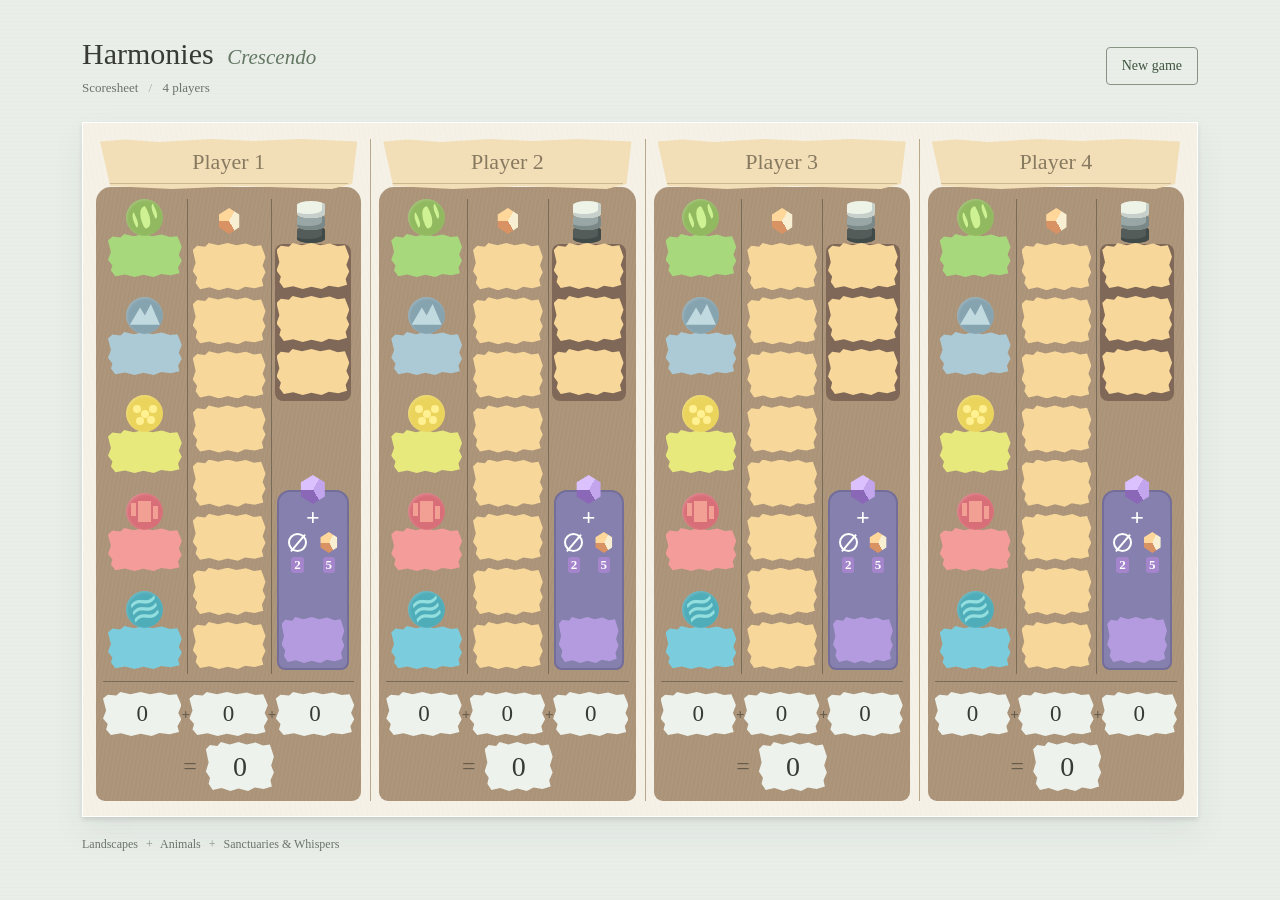
==== index.html @ 350609d6 "Publish first Harmonies Crescendo scoresheet" ====
<!doctype html>
<html lang="en">
<head>
  <meta charset="utf-8">
  <meta name="viewport" content="width=device-width, initial-scale=1">
  <title>Harmonies Crescendo | Scoresheet</title>
  <link rel="stylesheet" href="styles.css">
  <script src="script.js" defer></script>
</head>
<body>
  <main>
    <header class="page-header">
      <div class="title"><h1>Harmonies <span>Crescendo</span></h1><p>Scoresheet <span aria-hidden="true">/</span> 4 players</p></div>
      <nav aria-label="Scoresheet actions">
        <button id="reset" type="button">New game</button>
      </nav>
    </header>

    <form id="scoresheet" class="scoresheet" aria-label="Four-player scoresheet" novalidate></form>

    <footer><span>Landscapes <b>+</b> Animals <b>+</b> Sanctuaries &amp; Whispers</span></footer>
  </main>

  <template id="player-template">
    <section class="player">
      <div class="name-paper"><input class="player-name" type="text" maxlength="24" autocomplete="off" spellcheck="false"></div>
      <div class="player-board">
        <div class="score-columns">
          <div class="landscapes score-column" role="group" aria-label="Landscapes"></div>
          <div class="animals score-column" role="group" aria-label="Animals">
            <div class="column-icon"><span class="cube animal-cube" aria-hidden="true"></span><span class="sr-only">Animals</span></div>
            <div class="animal-scores"></div>
          </div>
          <div class="extras score-column">
            <div class="sanctuaries" role="group" aria-label="Sanctuaries">
              <div class="column-icon"><span class="sanctuary-icon" aria-hidden="true"><i></i><i></i><i></i></span><span class="sr-only">Sanctuaries</span></div>
              <div class="sanctuary-scores"></div>
            </div>
            <div class="whispers" role="group" aria-label="Whispers">
              <span class="cube whisper-cube" aria-hidden="true"></span>
              <span class="whisper-plus" aria-hidden="true">+</span>
              <div class="whisper-key" aria-hidden="true"><span><i class="empty-space"></i><small>2</small></span><span><i class="cube animal-cube"></i><small>5</small></span></div>
            </div>
          </div>
        </div>
        <div class="subtotals" aria-label="Category subtotals">
          <output class="paper subtotal" data-total="landscapes"></output><span aria-hidden="true">+</span>
          <output class="paper subtotal" data-total="animals"></output><span aria-hidden="true">+</span>
          <output class="paper subtotal" data-total="extras"></output>
        </div>
        <div class="grand-total"><span aria-hidden="true">=</span><output class="paper total" data-total="all" aria-live="polite" aria-atomic="true"></output></div>
      </div>
    </section>
  </template>
</body>
</html>
---- styles.css ----
:root {
  color-scheme: light;
  --ink: #383b35;
  --paper: #f5f1e7;
  --board: #ac9479;
  --rule: #786b58;
  --gold: #f8d89a;
  --hand: "Segoe Print", "Bradley Hand", "Comic Sans MS", cursive;
}

* { box-sizing: border-box; }
body {
  margin: 0;
  color: var(--ink);
  background: repeating-linear-gradient(0deg, #00000002 0 1px, transparent 1px 4px), #e9eee9;
  font-family: "Palatino Linotype", "Book Antiqua", Palatino, serif;
}
button, input { font: inherit; }
button, a, input { -webkit-tap-highlight-color: transparent; }
button, a { touch-action: manipulation; }
main { max-width: 1180px; margin: 0 auto; padding: 36px 32px 22px; }
.page-header { display: flex; justify-content: space-between; align-items: center; gap: 20px; margin-bottom: 26px; }
h1 { margin: 0; font-size: 30px; font-weight: 400; line-height: 1.2; }
h1 span { color: #647763; font-size: 21px; font-style: italic; margin-left: 6px; }
.title p { margin: 8px 0 0; font-size: 13px; color: #6a736a; }
.title p span { padding: 0 7px; color: #a0aaa0; }
nav { display: flex; align-items: center; gap: 22px; }
a { color: #50664f; text-underline-offset: 4px; font-size: 14px; }
button { cursor: pointer; border: 1px solid #879582; border-radius: 4px; background: transparent; color: #3e553e; padding: 10px 15px; font-size: 14px; }
button:hover { background: #dce5da; }
button:focus-visible, a:focus-visible { outline: 3px solid #386f65; outline-offset: 4px; }
.scoresheet {
  display: grid;
  grid-template-columns: repeat(4, minmax(0, 1fr));
  gap: 9px;
  padding: 16px 13px 15px;
  background: repeating-linear-gradient(80deg, #bba88808 0 1px, transparent 1px 5px), var(--paper);
  box-shadow: 0 3px 4px #343d3020, 0 15px 32px #343d3010;
  border: 1px solid #fff;
}
.player { min-width: 0; }
.name-paper { position: relative; z-index: 1; background: #f2dfb7; padding: 2px 9px 5px; margin: 0 4px -2px; clip-path: polygon(0 5%, 10% 1%, 23% 6%, 43% 0, 60% 4%, 78% 0, 100% 5%, 98% 90%, 90% 100%, 55% 94%, 28% 100%, 4% 94%); }
.player-name { width: 100%; min-width: 0; text-align: center; height: 43px; padding: 0 2px; border: 0; border-bottom: 1px solid #a68d6480; border-radius: 0; color: #4a493b; background: transparent; font: 22px var(--hand); }
.player-name::placeholder { color: #887a60; opacity: 1; }
.player-name:focus { outline: none; border-color: #376e61; background: #ffffff33; }
.player-board { background: repeating-linear-gradient(100deg, #ffffff04 0 2px, #59472f04 2px 4px), var(--board); padding: 12px 7px 10px; border-radius: 15px 15px 9px 9px; }
.score-columns { display: grid; grid-template-columns: repeat(3, minmax(0, 1fr)); height: 475px; }
.score-column { min-width: 0; padding: 0 5px; }
.score-column + .score-column { border-left: 1px solid var(--rule); }
.landscapes { display: flex; flex-direction: column; justify-content: space-between; padding-bottom: 5px; }
.landscape { display: flex; flex-direction: column; align-items: center; gap: 0; }
.landscape-icon { display: grid; place-items: center; width: 37px; height: 37px; border-radius: 50%; margin-bottom: -2px; position: relative; z-index: 1; box-shadow: inset 1px 1px 3px #ffffff38; }
.trees { background: #91b95f; color: #cef193; }
.trees::before { content: ""; width: 10px; height: 21px; background: currentColor; border-radius: 80% 10% 70% 20%; transform: rotate(-25deg); box-shadow: -10px -2px 0 -3px currentColor, 11px -2px 0 -3px currentColor; }
.mountains { background: #86a4b0; color: #c1dae0; }
.mountains::before { content: ""; width: 30px; height: 23px; background: currentColor; clip-path: polygon(0 90%, 34% 15%, 50% 50%, 70% 0, 100% 90%); }
.fields { background: #ebd45c; color: #fff092; }
.fields::before { content: ""; width: 8px; height: 8px; border-radius: 50%; background: currentColor; box-shadow: -8px -5px currentColor, 8px -5px currentColor, -5px 7px currentColor, 6px 6px currentColor; }
.buildings { background: #d86f78; color: #f3a094; }
.buildings::before { content: ""; width: 13px; height: 21px; background: currentColor; box-shadow: -11px -2px 0 -4px currentColor, 11px 1px 0 -4px currentColor; }
.water { background: #4fadb9; color: #93dfdf; }
.water::before { content: "\224B"; font: 40px Georgia, serif; transform: rotate(-15deg); margin-top: -6px; }
.column-icon { display: flex; align-items: center; justify-content: center; height: 44px; }
.cube { display: inline-block; width: 22px; height: 26px; clip-path: polygon(50% 0, 96% 25%, 96% 74%, 50% 100%, 4% 74%, 4% 25%); background: conic-gradient(from 30deg at 50% 50%, #f8efd2 0deg 120deg, #d89264 120deg 240deg, #ffd79a 240deg); }
.animal-scores { display: grid; grid-template-rows: repeat(8, 1fr); height: 426px; gap: 7px; }
.paper { background-color: var(--gold); clip-path: polygon(0 15%, 6% 6%, 17% 8%, 22% 0, 35% 5%, 48% 0, 60% 5%, 73% 1%, 84% 7%, 94% 5%, 97% 17%, 100% 30%, 96% 48%, 100% 62%, 95% 78%, 97% 91%, 85% 96%, 72% 93%, 62% 100%, 48% 95%, 36% 100%, 23% 94%, 10% 98%, 4% 85%, 6% 73%, 0 60%, 4% 42%); }
.score { display: block; width: 100%; height: 100%; min-width: 0; border: 0; padding: 0 2px; color: #433d31; text-align: center; font: 24px var(--hand); appearance: textfield; -moz-appearance: textfield; border-radius: 0; }
.score::-webkit-inner-spin-button, .score::-webkit-outer-spin-button { appearance: none; margin: 0; }
.score:hover { filter: brightness(1.05); }
.score:focus { outline: none; background-image: linear-gradient(#ffffff44, #ffffff44); box-shadow: inset 0 0 0 3px #376e61; }
.score[aria-invalid="true"] { background-color: #ffaba2; box-shadow: inset 0 0 0 3px #a32626; }
.landscape .score { height: 43px; }
.trees-score { background-color: #a8d87c; }
.mountains-score { background-color: #accad5; }
.fields-score { background-color: #e7e97c; }
.buildings-score { background-color: #f49c99; }
.water-score { background-color: #7bcddd; }
.extras { display: flex; flex-direction: column; justify-content: space-between; padding-bottom: 4px; }
.sanctuaries { position: relative; padding: 0 0 6px; }
.sanctuaries::before { content: ""; position: absolute; inset: 45px -2px 0; background: #806858; border-radius: 8px; }
.sanctuary-icon { display: flex; flex-direction: column; width: 32px; height: 44px; padding-top: 2px; }
.sanctuary-icon i { width: 28px; height: 17px; border-radius: 50% / 25%; background: #eef3e8; box-shadow: inset -3px -4px 0 #c6cfc9; position: relative; z-index: 3; }
.sanctuary-icon i + i { margin-top: -4px; background: #99a6a6; box-shadow: inset -3px -4px 0 #7b8888; z-index: 2; }
.sanctuary-icon i:last-child { background: #535c59; box-shadow: inset -3px -4px 0 #404a48; z-index: 1; }
.sanctuary-scores { position: relative; display: grid; grid-template-rows: repeat(3, 46px); gap: 7px; }
.whispers { position: relative; background: #8580ad; border: 2px solid #736d99; border-radius: 13px 13px 8px 8px; height: 180px; display: flex; flex-direction: column; align-items: center; padding: 10px 3px 5px; color: #fff; }
.whisper-cube { position: absolute; top: -17px; width: 26px; height: 29px; background: conic-gradient(from 30deg at 50% 50%, #c2a5ed 0deg 120deg, #8b67b8 120deg 240deg, #dbc2ff 240deg); }
.whisper-plus { font: bold 24px Georgia, serif; line-height: 30px; }
.whisper-key { display: flex; justify-content: space-around; width: 100%; margin-bottom: 9px; }
.whisper-key > span { display: flex; flex-direction: column; align-items: center; gap: 4px; }
.whisper-key .cube { width: 18px; height: 21px; }
.whisper-key small { font: bold 13px Georgia, serif; background: #a485cc; padding: 0 3px; border-radius: 3px; }
.empty-space { width: 19px; height: 19px; display: block; border: 2px solid white; border-radius: 50%; position: relative; margin: 1px 0; }
.empty-space::after { content: ""; position: absolute; width: 22px; height: 2px; background: white; top: 7px; left: -3px; transform: rotate(-50deg); }
.whispers .score { background-color: #b49bdf; height: 46px; margin-top: auto; }
.subtotals { display: grid; grid-template-columns: minmax(0, 1fr) 8px minmax(0, 1fr) 8px minmax(0, 1fr); align-items: center; border-top: 1px solid var(--rule); padding-top: 10px; margin-top: 7px; }
.subtotals > span { text-align: center; font: bold 15px Georgia, serif; color: #665c4d; }
output.paper { display: flex; align-items: center; justify-content: center; background-color: #edf2ec; font: 23px var(--hand); min-height: 44px; padding: 4px 2px; overflow-wrap: anywhere; line-height: 1.35; }
.grand-total { display: flex; justify-content: center; align-items: center; gap: 9px; margin-top: 6px; }
.grand-total > span { color: #655b4b; font-size: 24px; }
output.total { min-width: 68px; max-width: calc(100% - 35px); min-height: 49px; font-size: 28px; }
footer { display: flex; justify-content: space-between; flex-wrap: wrap; gap: 12px; margin-top: 20px; font-size: 12px; color: #6a736a; }
footer b { font-weight: normal; padding: 0 5px; color: #899487; }
footer a { font-size: 12px; }
.sr-only { position: absolute; width: 1px; height: 1px; padding: 0; margin: -1px; overflow: hidden; clip: rect(0, 0, 0, 0); white-space: nowrap; border: 0; }
@media (min-width: 1001px) { .player + .player { border-left: 1px solid #b8a88b; padding-left: 8px; } }
@media (max-width: 1000px) {
  main { max-width: 740px; padding: 25px 24px; }
  .scoresheet { grid-template-columns: repeat(2, minmax(0, 1fr)); gap: 22px 12px; }
}
@media (max-width: 560px) {
  main { max-width: 390px; padding: 22px 15px; }
  .page-header { align-items: flex-start; flex-direction: column; gap: 16px; margin-bottom: 20px; }
  h1 { font-size: 28px; }
  h1 span { font-size: 20px; }
  nav { width: 100%; justify-content: space-between; }
  .scoresheet { grid-template-columns: minmax(0, 1fr); gap: 24px; padding: 14px; }
  .player-board { padding: 12px 12px 10px; }
  .score-column { padding-left: 8px; padding-right: 8px; }
  footer { line-height: 1.7; }
}
@media print {
  body { background: white; print-color-adjust: exact; -webkit-print-color-adjust: exact; }
  main { max-width: none; padding: 0; }
  nav, footer { display: none; }
  .scoresheet { grid-template-columns: repeat(4, minmax(0, 1fr)); box-shadow: none; gap: 5px; padding: 5px; }
  .player { break-inside: avoid; }
}
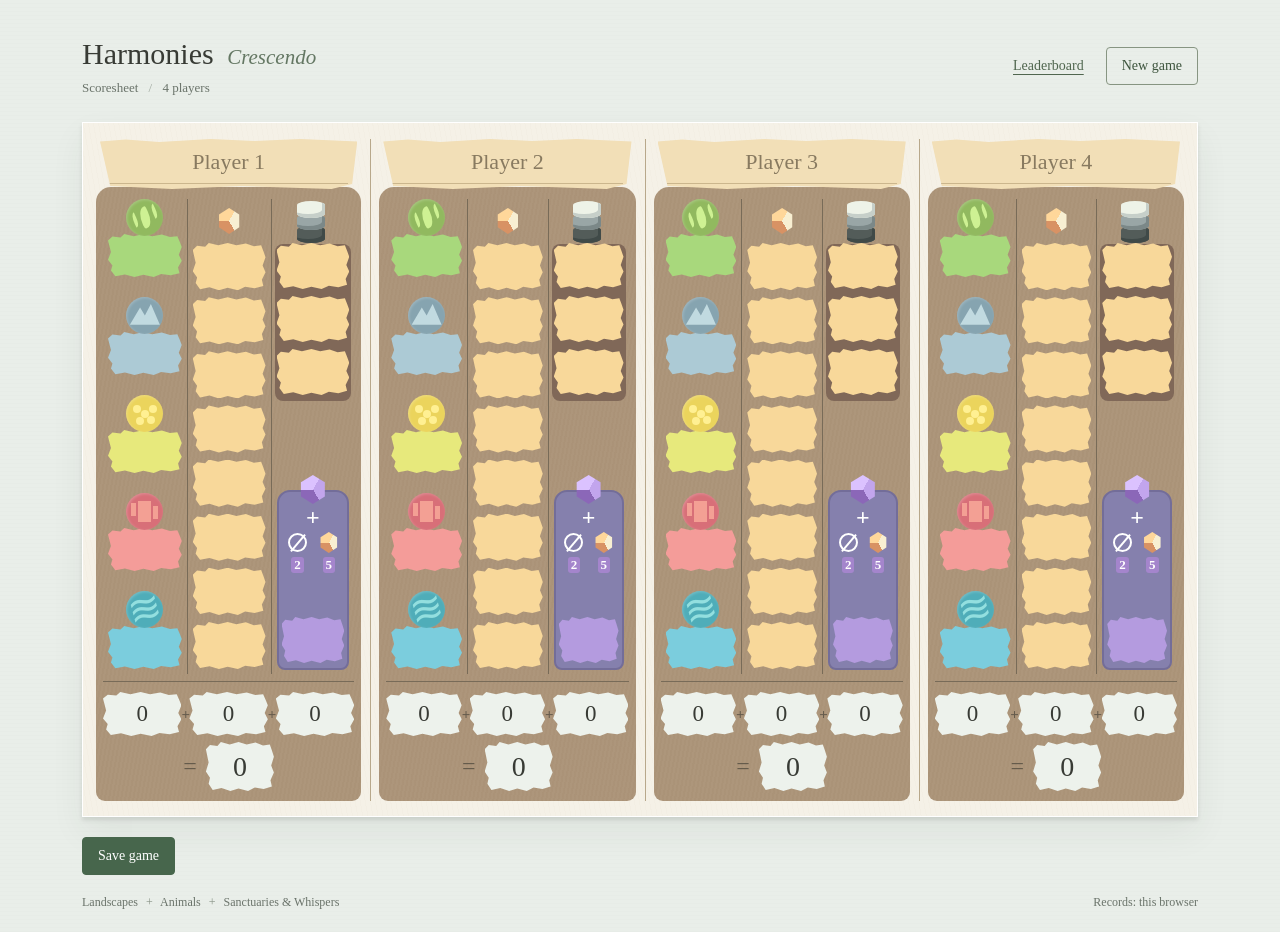
==== commit d6d415fc: "Add game history and league leaderboard" ====
--- a/index.html
+++ b/index.html
@@ -5,6 +5,7 @@
   <meta name="viewport" content="width=device-width, initial-scale=1">
   <title>Harmonies Crescendo | Scoresheet</title>
   <link rel="stylesheet" href="styles.css">
+  <script src="records.js" defer></script>
   <script src="script.js" defer></script>
 </head>
 <body>
@@ -12,13 +13,16 @@
     <header class="page-header">
       <div class="title"><h1>Harmonies <span>Crescendo</span></h1><p>Scoresheet <span aria-hidden="true">/</span> 4 players</p></div>
       <nav aria-label="Scoresheet actions">
+        <a href="leaderboard.html">Leaderboard</a>
         <button id="reset" type="button">New game</button>
       </nav>
     </header>
 
     <form id="scoresheet" class="scoresheet" aria-label="Four-player scoresheet" novalidate></form>
 
-    <footer><span>Landscapes <b>+</b> Animals <b>+</b> Sanctuaries &amp; Whispers</span></footer>
+    <div class="game-actions"><p id="save-status" class="status-message" role="status" aria-live="polite"></p><button id="save-game" class="primary-button" type="button">Save game</button></div>
+
+    <footer><span>Landscapes <b>+</b> Animals <b>+</b> Sanctuaries &amp; Whispers</span><span>Records: this browser</span></footer>
   </main>
 
   <template id="player-template">
--- a/styles.css
+++ b/styles.css
@@ -103,6 +103,48 @@
 footer b { font-weight: normal; padding: 0 5px; color: #899487; }
 footer a { font-size: 12px; }
 .sr-only { position: absolute; width: 1px; height: 1px; padding: 0; margin: -1px; overflow: hidden; clip: rect(0, 0, 0, 0); white-space: nowrap; border: 0; }
+[hidden] { display: none !important; }
+button:disabled { opacity: .55; cursor: default; }
+.score:disabled, .player-name:disabled { opacity: 1; -webkit-text-fill-color: currentColor; }
+.primary-button { background: #47664c; color: #fff; border-color: #47664c; }
+.primary-button:hover:not(:disabled) { background: #36543b; }
+.game-actions { display: flex; justify-content: space-between; align-items: center; gap: 20px; margin-top: 20px; }
+.game-actions button { flex-shrink: 0; }
+.status-message { margin: 0; font-size: 14px; color: #47664c; overflow-wrap: anywhere; line-height: 1.6; }
+.status-message:empty { display: none; }
+.status-message.error { color: #a32626; }
+#leaderboard { background: var(--paper); padding: 26px; border: 1px solid white; box-shadow: 0 3px 4px #343d3020; }
+.league-toolbar { display: flex; align-items: end; justify-content: space-between; gap: 16px; margin-bottom: 20px; }
+.league-toolbar label { min-width: 0; flex: 1; max-width: 560px; font-size: 13px; }
+select { display: block; width: 100%; margin-top: 7px; background: #f2dfb7; border: 1px solid #bba888; border-radius: 4px; padding: 11px 9px; color: var(--ink); font: 17px "Palatino Linotype", Palatino, serif; text-overflow: ellipsis; }
+select:focus-visible { outline: 3px solid #386f65; outline-offset: 2px; }
+.muted { color: #6a736a; font-size: 13px; }
+#league-count { flex-shrink: 0; padding-bottom: 12px; }
+.ledger-section { margin-top: 28px; }
+h2 { font-size: 21px; font-weight: normal; margin: 0 0 14px; }
+.section-heading { display: flex; align-items: baseline; justify-content: space-between; gap: 12px; }
+.table-scroll { overflow-x: auto; }
+table { width: 100%; border-collapse: collapse; table-layout: fixed; }
+th, td { padding: 14px 10px; text-align: right; border-bottom: 1px solid #c8bba5; overflow-wrap: anywhere; }
+thead { background: #e5d6bd; }
+thead th { font-size: 13px; font-weight: normal; }
+th:nth-child(2) { width: 37%; text-align: left; }
+tbody th { font-weight: normal; text-align: left; }
+.rank-cell { text-align: center; color: #7a7765; }
+.wins-cell { font: 25px var(--hand); color: #3d6143; }
+.personal-bests { display: grid; grid-template-columns: repeat(auto-fill, minmax(130px, 1fr)); gap: 12px; }
+.best-tile { text-align: center; padding: 14px 10px; border: 1px solid #b9a98e; border-radius: 6px; background: #d7e2d3; }
+.best-tile:nth-child(3n + 2) { background: #d6e5e9; }
+.best-tile:nth-child(3n) { background: #f0dfab; }
+.best-tile h3 { font-weight: normal; font-size: 17px; margin: 0 0 10px; overflow-wrap: anywhere; }
+.best-tile strong { display: block; width: fit-content; min-width: 65px; max-width: 100%; margin: 0 auto 6px; padding: 4px 10px; font: 28px var(--hand); background: #f5f1e7; overflow-wrap: anywhere; }
+.history-row { display: flex; align-items: center; justify-content: space-between; gap: 15px; padding: 17px 0; border-top: 1px solid #c8bba5; }
+.history-details { min-width: 0; }
+.history-scores { display: flex; flex-wrap: wrap; gap: 7px 20px; padding: 0; margin: 8px 0 0; list-style: none; font-size: 15px; overflow-wrap: anywhere; }
+.history-scores .winner { color: #3d6143; font-weight: bold; }
+.delete-game { padding: 7px 9px; font-size: 12px; flex-shrink: 0; color: #86554a; border-color: #b6a08b; }
+.backup-actions { display: flex; flex-wrap: wrap; gap: 12px; margin-top: 28px; padding-top: 20px; border-top: 1px solid #c8bba5; }
+.empty-state { text-align: center; padding: 35px 0; color: #6a736a; }
 @media (min-width: 1001px) { .player + .player { border-left: 1px solid #b8a88b; padding-left: 8px; } }
 @media (max-width: 1000px) {
   main { max-width: 740px; padding: 25px 24px; }
@@ -118,11 +160,17 @@
   .player-board { padding: 12px 12px 10px; }
   .score-column { padding-left: 8px; padding-right: 8px; }
   footer { line-height: 1.7; }
+  #leaderboard { padding: 16px 12px; }
+  .league-toolbar { align-items: stretch; flex-direction: column; gap: 7px; }
+  #league-count { padding: 0; }
+  th, td { padding: 12px 5px; }
+  .personal-bests { grid-template-columns: repeat(2, minmax(0, 1fr)); }
+  .game-actions { align-items: flex-start; }
 }
 @media print {
   body { background: white; print-color-adjust: exact; -webkit-print-color-adjust: exact; }
   main { max-width: none; padding: 0; }
-  nav, footer { display: none; }
+  nav, footer, .game-actions, .backup-actions, .delete-game { display: none; }
   .scoresheet { grid-template-columns: repeat(4, minmax(0, 1fr)); box-shadow: none; gap: 5px; padding: 5px; }
   .player { break-inside: avoid; }
 }
